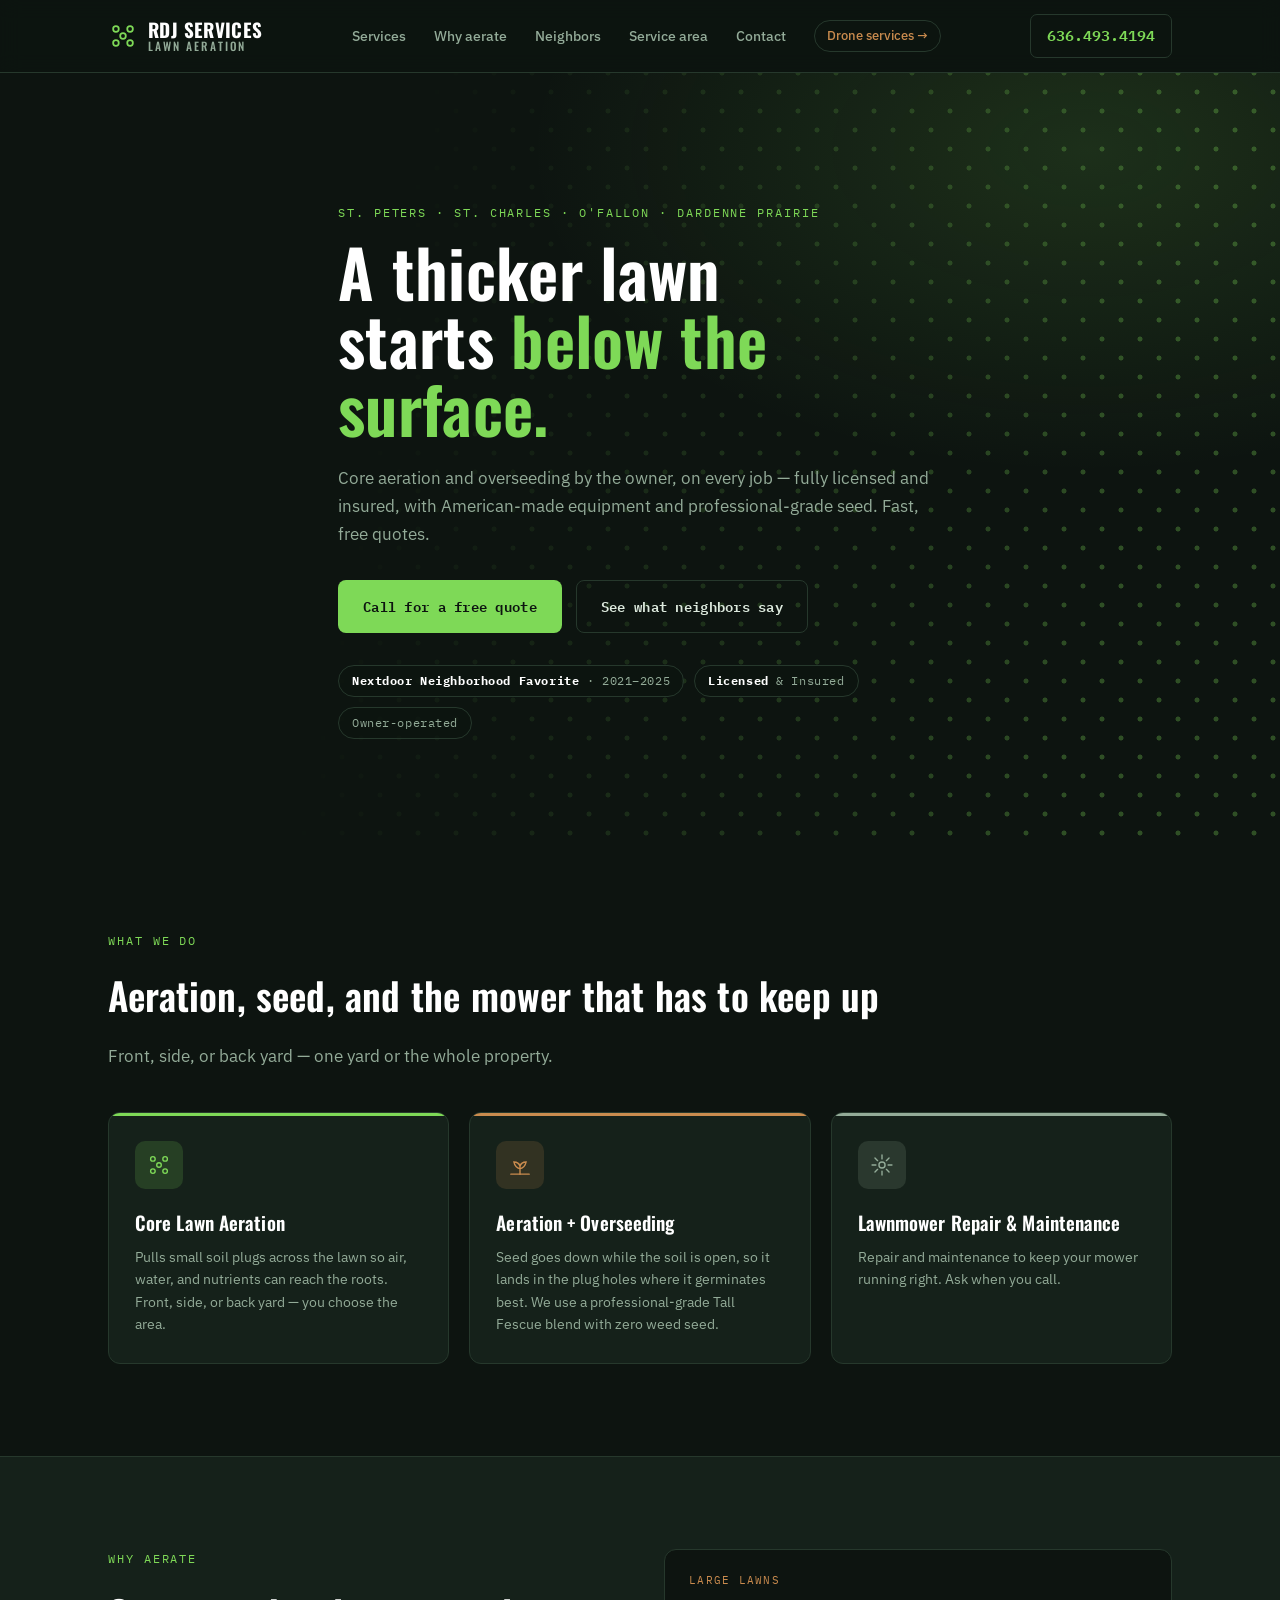
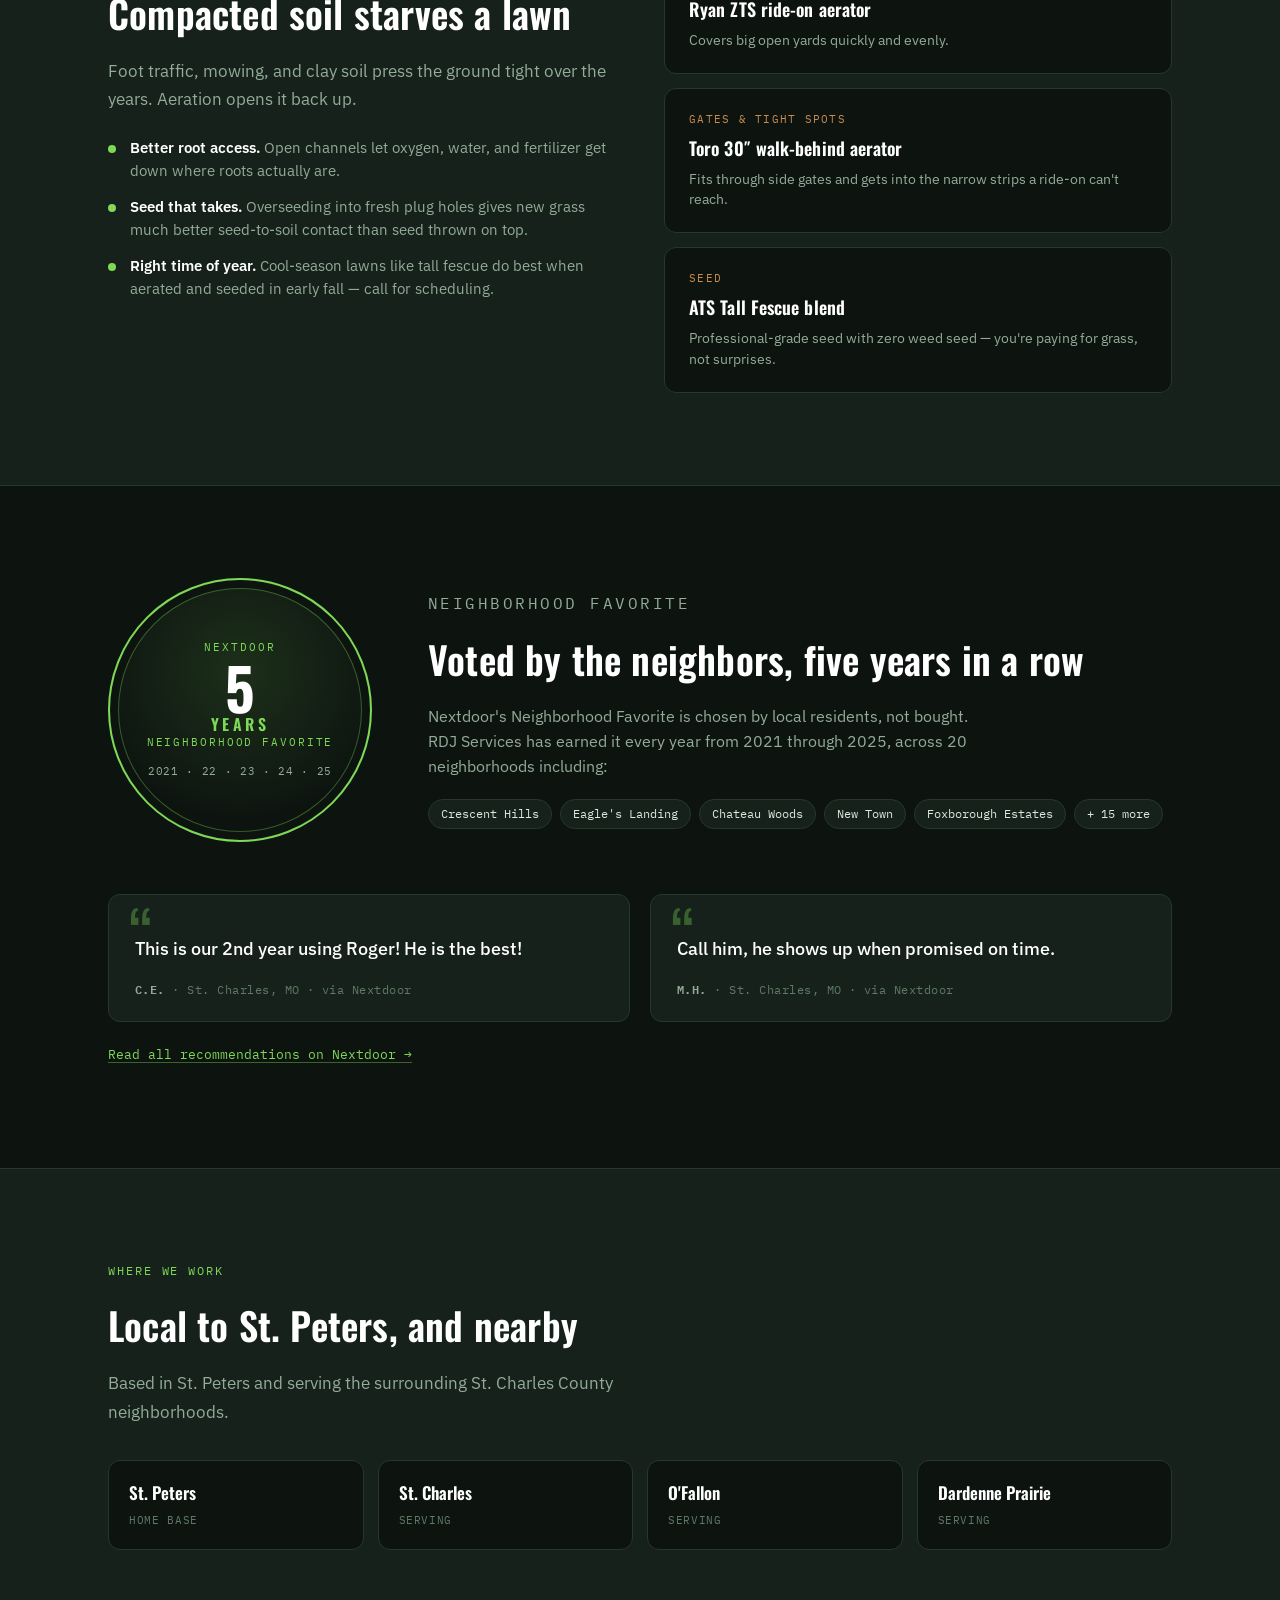
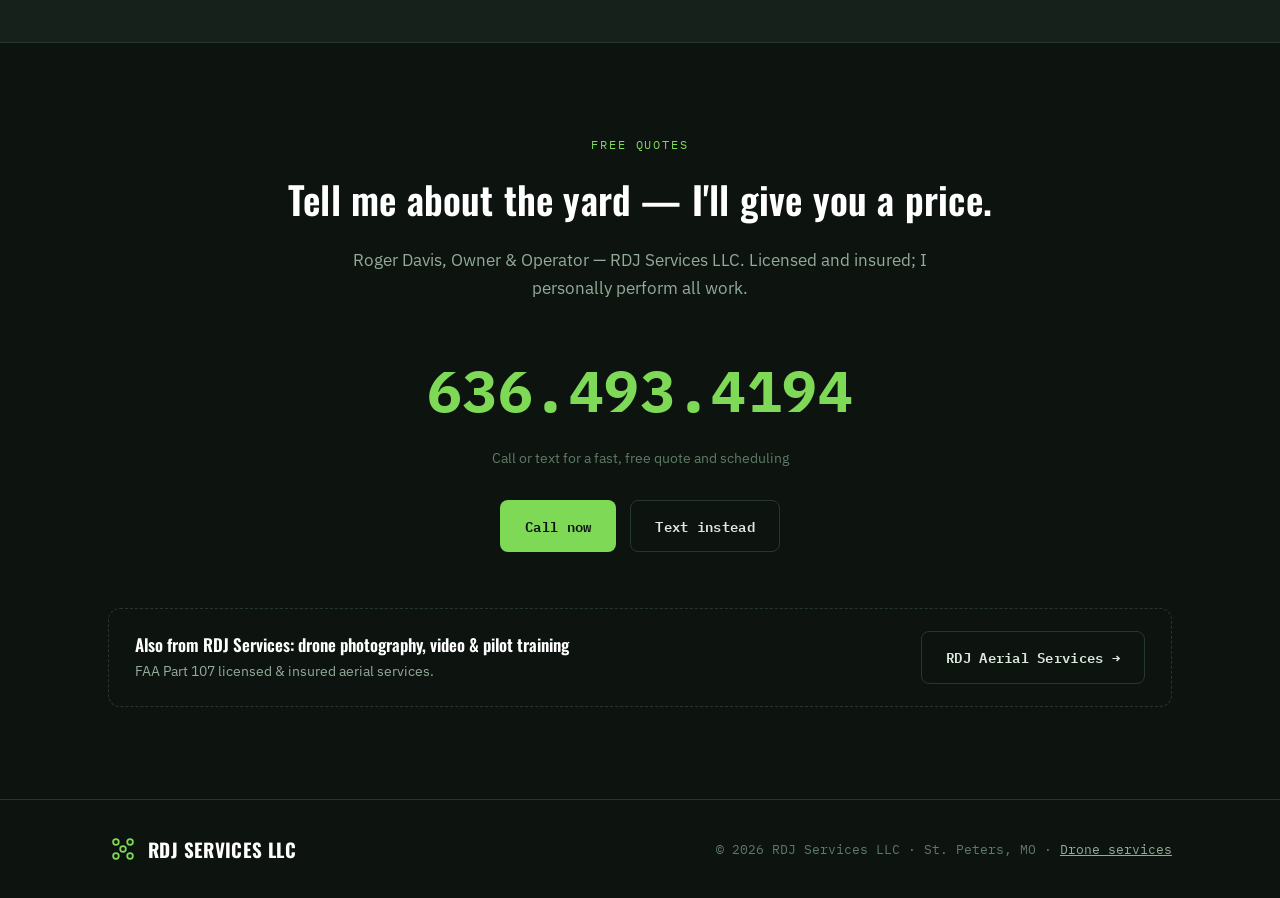
==== aeration/index.html @ caeca8b2 "Add RDJ Services lawn aeration sub-site and cross-links Co-Authored-By: Claude Sonnet 5.5 <noreply@a" ====
<!doctype html>
<html lang="en">
<head>
<meta charset="utf-8">
<meta name="viewport" content="width=device-width, initial-scale=1">
<title>RDJ Services — Lawn Aeration &amp; Overseeding in St. Peters, MO</title>
<meta name="description" content="Core lawn aeration and overseeding in St. Peters, St. Charles, O'Fallon and Dardenne Prairie, MO. Licensed &amp; insured, owner-operated, and a Nextdoor Neighborhood Favorite five years running. Free quotes.">
<link rel="icon" href="favicon.svg" type="image/svg+xml">
<link rel="preconnect" href="https://fonts.googleapis.com">
<link rel="stylesheet" href="https://fonts.googleapis.com/css2?family=Oswald:wght@400;500;600;700&family=IBM+Plex+Sans:wght@400;500;600&family=IBM+Plex+Mono:wght@400;500;600&display=swap">
<link rel="stylesheet" href="styles.css">
</head>
<body>

<nav class="nav">
  <div class="container nav-row">
    <a class="brand" href="#top">
      <svg viewBox="0 0 34 34" fill="none" stroke="currentColor" stroke-width="2">
        <circle cx="9" cy="9" r="3.2"/><circle cx="25" cy="9" r="3.2"/><circle cx="17" cy="17" r="3.2"/>
        <circle cx="9" cy="25" r="3.2"/><circle cx="25" cy="25" r="3.2"/>
      </svg>
      <span class="word">RDJ SERVICES<span>LAWN AERATION</span></span>
    </a>
    <div class="nav-links">
      <a href="#services">Services</a>
      <a href="#why">Why aerate</a>
      <a href="#favorite">Neighbors</a>
      <a href="#area">Service area</a>
      <a href="#contact">Contact</a>
      <a class="alt" href="../">Drone services &rarr;</a>
    </div>
    <a class="nav-phone" href="tel:16364934194">636.493.4194</a>
  </div>
</nav>

<header class="hero" id="top">
  <div class="container hero-content">
    <p class="eyebrow">St. Peters &middot; St. Charles &middot; O'Fallon &middot; Dardenne Prairie</p>
    <h1>A thicker lawn<br>starts <em>below the surface.</em></h1>
    <p class="lede">Core aeration and overseeding by the owner, on every job — fully licensed and insured, with American-made equipment and professional-grade seed. Fast, free quotes.</p>
    <div class="hero-ctas">
      <a class="btn btn-primary" href="tel:16364934194">Call for a free quote</a>
      <a class="btn btn-ghost" href="#favorite">See what neighbors say</a>
    </div>
    <div class="hero-tags">
      <span class="tag"><b>Nextdoor Neighborhood Favorite</b> &middot; 2021&ndash;2025</span>
      <span class="tag"><b>Licensed</b> &amp; Insured</span>
      <span class="tag">Owner-operated</span>
    </div>
  </div>
</header>

<section id="services">
  <div class="container">
    <p class="eyebrow">What we do</p>
    <h2>Aeration, seed, and the mower that has to keep up</h2>
    <p class="lede">Front, side, or back yard — one yard or the whole property.</p>

    <div class="svc-grid">
      <article class="svc-card">
        <div class="svc-icon">
          <svg viewBox="0 0 34 34" fill="none" stroke="currentColor" stroke-width="1.8">
            <circle cx="9" cy="9" r="3"/><circle cx="25" cy="9" r="3"/><circle cx="17" cy="17" r="3"/>
            <circle cx="9" cy="25" r="3"/><circle cx="25" cy="25" r="3"/>
          </svg>
        </div>
        <h3>Core Lawn Aeration</h3>
        <p>Pulls small soil plugs across the lawn so air, water, and nutrients can reach the roots. Front, side, or back yard — you choose the area.</p>
      </article>

      <article class="svc-card" style="--card-accent:var(--soil)">
        <div class="svc-icon">
          <svg viewBox="0 0 34 34" fill="none" stroke="currentColor" stroke-width="1.8" stroke-linecap="round">
            <path d="M17 29 V16 M17 22 C13 21 10 18 9 13 C13 13 16 15 17 19 M17 22 C21 21 24 18 25 13 C21 13 18 15 17 19"/>
            <path d="M5 29 H29"/>
          </svg>
        </div>
        <h3>Aeration + Overseeding</h3>
        <p>Seed goes down while the soil is open, so it lands in the plug holes where it germinates best. We use a professional-grade Tall Fescue blend with zero weed seed.</p>
      </article>

      <article class="svc-card" style="--card-accent:var(--dim)">
        <div class="svc-icon">
          <svg viewBox="0 0 34 34" fill="none" stroke="currentColor" stroke-width="1.8" stroke-linecap="round" stroke-linejoin="round">
            <circle cx="17" cy="17" r="4"/>
            <path d="M17 4v5M17 25v5M4 17h5M25 17h5M7.8 7.8l3.5 3.5M22.7 22.7l3.5 3.5M7.8 26.2l3.5-3.5M22.7 11.3l3.5-3.5"/>
          </svg>
        </div>
        <h3>Lawnmower Repair &amp; Maintenance</h3>
        <p>Repair and maintenance to keep your mower running right. Ask when you call.</p>
      </article>
    </div>
  </div>
</section>

<section id="why" class="band">
  <div class="container split">
    <div>
      <p class="eyebrow">Why aerate</p>
      <h2>Compacted soil starves a lawn</h2>
      <p class="lede" style="margin-top:14px">Foot traffic, mowing, and clay soil press the ground tight over the years. Aeration opens it back up.</p>
      <ul class="facts">
        <li><span><b>Better root access.</b> Open channels let oxygen, water, and fertilizer get down where roots actually are.</span></li>
        <li><span><b>Seed that takes.</b> Overseeding into fresh plug holes gives new grass much better seed-to-soil contact than seed thrown on top.</span></li>
        <li><span><b>Right time of year.</b> Cool-season lawns like tall fescue do best when aerated and seeded in early fall — call for scheduling.</span></li>
      </ul>
    </div>
    <div class="gear">
      <div class="gear-card">
        <div class="role">Large lawns</div>
        <h3>Ryan ZTS ride-on aerator</h3>
        <p>Covers big open yards quickly and evenly.</p>
      </div>
      <div class="gear-card">
        <div class="role">Gates &amp; tight spots</div>
        <h3>Toro 30&Prime; walk-behind aerator</h3>
        <p>Fits through side gates and gets into the narrow strips a ride-on can't reach.</p>
      </div>
      <div class="gear-card">
        <div class="role">Seed</div>
        <h3>ATS Tall Fescue blend</h3>
        <p>Professional-grade seed with zero weed seed — you're paying for grass, not surprises.</p>
      </div>
    </div>
  </div>
</section>

<!--
  PHOTO / VIDEO GALLERY — uncomment when you have material.
  Drop files in aeration/assets/ and point src at them. Keep photos ~1600px wide (JPEG ~q80)
  and videos short (MP4/H.264, ideally under ~10 MB each).

<section id="gallery">
  <div class="container">
    <p class="eyebrow">The work</p>
    <h2>Before, after, and in between</h2>
    <div class="svc-grid" style="margin-top:42px">
      <figure class="svc-card" style="padding:0;margin:0">
        <img src="assets/photo-1.jpg" alt="Describe the photo" loading="lazy" style="width:100%;aspect-ratio:4/3;object-fit:cover">
        <figcaption style="padding:12px 14px;color:var(--dim);font-size:13px">Caption</figcaption>
      </figure>
      <figure class="svc-card" style="padding:0;margin:0">
        <video src="assets/clip-1.mp4" poster="assets/clip-1.jpg" controls muted playsinline preload="metadata" style="width:100%;aspect-ratio:4/3;object-fit:cover"></video>
        <figcaption style="padding:12px 14px;color:var(--dim);font-size:13px">Caption</figcaption>
      </figure>
    </div>
  </div>
</section>
-->

<section id="favorite">
  <div class="container">
    <div class="fav">
      <div class="stamp" role="img" aria-label="Nextdoor Neighborhood Favorite, five years: 2021, 2022, 2023, 2024, 2025">
        <div class="top">Nextdoor</div>
        <div class="big">5<span>YEARS</span></div>
        <div class="top">Neighborhood Favorite</div>
        <div class="yrs">2021 &middot; 22 &middot; 23 &middot; 24 &middot; 25</div>
      </div>
      <div>
        <p class="eyebrow">Neighborhood Favorite</p>
        <h2>Voted by the neighbors, five years in a row</h2>
        <p style="margin-top:14px">Nextdoor's Neighborhood Favorite is chosen by local residents, not bought. RDJ Services has earned it every year from 2021 through 2025, across 20 neighborhoods including:</p>
        <div class="hoods">
          <span class="hood">Crescent Hills</span>
          <span class="hood">Eagle's Landing</span>
          <span class="hood">Chateau Woods</span>
          <span class="hood">New Town</span>
          <span class="hood">Foxborough Estates</span>
          <span class="hood">+ 15 more</span>
        </div>
      </div>
    </div>

    <div class="quotes">
      <figure class="quote">
        <blockquote>This is our 2nd year using Roger! He is the best!</blockquote>
        <figcaption><b>C.E.</b> &middot; St. Charles, MO &middot; via Nextdoor</figcaption>
      </figure>
      <figure class="quote">
        <blockquote>Call him, he shows up when promised on time.</blockquote>
        <figcaption><b>M.H.</b> &middot; St. Charles, MO &middot; via Nextdoor</figcaption>
      </figure>
    </div>
    <p class="quote-more"><a href="https://nextdoor.com/page/roger-davis-st-peters-mo/" target="_blank" rel="noopener">Read all recommendations on Nextdoor &rarr;</a></p>
  </div>
</section>

<section id="area" class="band">
  <div class="container">
    <p class="eyebrow">Where we work</p>
    <h2>Local to St. Peters, and nearby</h2>
    <p class="lede" style="margin-top:14px">Based in St. Peters and serving the surrounding St. Charles County neighborhoods.</p>
    <div class="area-grid">
      <div class="area-card"><b>St. Peters</b><span>Home base</span></div>
      <div class="area-card"><b>St. Charles</b><span>Serving</span></div>
      <div class="area-card"><b>O'Fallon</b><span>Serving</span></div>
      <div class="area-card"><b>Dardenne Prairie</b><span>Serving</span></div>
    </div>
  </div>
</section>

<section id="contact" class="contact">
  <div class="container">
    <p class="eyebrow">Free quotes</p>
    <h2>Tell me about the yard — I'll give you a price.</h2>
    <p class="lede">Roger Davis, Owner &amp; Operator — RDJ Services LLC. Licensed and insured; I personally perform all work.</p>
    <a class="contact-phone" href="tel:16364934194">636.493.4194</a>
    <div class="contact-sub">Call or text for a fast, free quote and scheduling</div>
    <div class="contact-ctas">
      <a class="btn btn-primary" href="tel:16364934194">Call now</a>
      <a class="btn btn-ghost" href="sms:16364934194">Text instead</a>
    </div>

    <div class="sister">
      <div><b>Also from RDJ Services: drone photography, video &amp; pilot training</b><span>FAA Part 107 licensed &amp; insured aerial services.</span></div>
      <a class="btn btn-ghost" href="../">RDJ Aerial Services &rarr;</a>
    </div>
  </div>
</section>

<footer>
  <div class="container foot-row">
    <a class="brand" href="#top">
      <svg viewBox="0 0 34 34" fill="none" stroke="currentColor" stroke-width="2">
        <circle cx="9" cy="9" r="3.2"/><circle cx="25" cy="9" r="3.2"/><circle cx="17" cy="17" r="3.2"/>
        <circle cx="9" cy="25" r="3.2"/><circle cx="25" cy="25" r="3.2"/>
      </svg>
      <span class="word">RDJ SERVICES LLC</span>
    </a>
    <div class="foot-meta">&copy; 2026 RDJ Services LLC &middot; St. Peters, MO &middot; <a href="../">Drone services</a></div>
  </div>
</footer>

</body>
</html>
---- aeration/styles.css ----
/* RDJ Services — Lawn Aeration sub-site stylesheet
   Same type system as the drone site (Oswald / IBM Plex Sans / IBM Plex Mono),
   re-colored for a lawn business: green-tinted ink ground, grass-green accent, soil-brown secondary. */

:root{
  --ink:#0D1410;
  --surface:#15211A;
  --surface-2:#1B2B21;
  --border:#26382C;
  --text:#DCE9DD;
  --dim:#93AB98;
  --faint:#5E7A66;

  --grass:#7ED957;
  --grass-deep:#4FA832;
  --soil:#C98B4E;

  --radius:12px;
}

*,*::before,*::after{ box-sizing:border-box; }
html{ scroll-behavior:smooth; }
body{
  margin:0; background:var(--ink); color:var(--text);
  font-family:'IBM Plex Sans', system-ui, sans-serif; font-size:16px; line-height:1.6;
}
img,svg,video{ max-width:100%; display:block; }
a{ color:inherit; }
.container{ max-width:1120px; margin:0 auto; padding:0 28px; }
section{ padding:92px 0; }
@media (max-width:640px){ section{ padding:62px 0; } .container{ padding:0 20px; } }

h1,h2,h3{ font-family:'Oswald', sans-serif; font-weight:600; letter-spacing:0.005em; margin:0; text-wrap:balance; color:#fff; }
h2{ font-size:clamp(28px,4vw,38px); }
.eyebrow{
  font-family:'IBM Plex Mono', monospace; font-size:12px; letter-spacing:0.16em; text-transform:uppercase;
  color:var(--grass); margin:0 0 14px;
}
.lede{ color:var(--dim); font-size:17px; line-height:1.65; max-width:60ch; }

.btn{
  display:inline-flex; align-items:center; gap:10px;
  font-family:'IBM Plex Mono', monospace; font-weight:600; font-size:14px; letter-spacing:0.02em;
  padding:14px 24px; border-radius:8px; text-decoration:none; border:1px solid transparent;
}
.btn-primary{ background:var(--grass); color:var(--ink); }
.btn-primary:hover{ background:#9be874; }
.btn-ghost{ border-color:var(--border); color:var(--text); }
.btn-ghost:hover{ border-color:var(--faint); }

/* ---------- nav ---------- */
.nav{
  position:sticky; top:0; z-index:40;
  background:rgba(13,20,16,0.9); backdrop-filter:blur(10px); border-bottom:1px solid var(--border);
}
.nav-row{ display:flex; align-items:center; justify-content:space-between; height:72px; gap:20px; }
.brand{ display:flex; align-items:center; gap:10px; text-decoration:none; color:#fff; }
.brand svg{ width:30px; height:30px; color:var(--grass); flex:none; }
.brand .word{ font-family:'Oswald', sans-serif; font-weight:700; font-size:19px; letter-spacing:0.02em; line-height:1.1; }
.brand .word span{ display:block; color:var(--dim); font-weight:500; font-size:11.5px; letter-spacing:0.18em; }
.nav-links{ display:flex; align-items:center; gap:28px; }
.nav-links a{ text-decoration:none; color:var(--dim); font-size:14px; font-weight:500; }
.nav-links a:hover{ color:#fff; }
.nav-links .alt{ color:var(--soil); border:1px solid var(--border); border-radius:999px; padding:5px 12px; font-size:13px; }
.nav-links .alt:hover{ border-color:var(--soil); color:#fff; }
.nav-phone{
  font-family:'IBM Plex Mono', monospace; font-weight:600; font-size:14.5px; color:var(--grass); text-decoration:none;
  border:1px solid var(--border); padding:9px 16px; border-radius:7px; white-space:nowrap;
}
.nav-phone:hover{ border-color:var(--grass); }
@media (max-width:900px){
  .nav-row{ height:auto; flex-wrap:wrap; padding:14px 0; gap:12px; }
  .nav-links{ order:3; width:100%; gap:18px; overflow-x:auto; }
  .nav-links a{ white-space:nowrap; }
}

/* ---------- hero ---------- */
.hero{
  position:relative; overflow:hidden; padding:130px 0 100px;
  background:radial-gradient(ellipse 900px 520px at 85% 10%, rgba(126,217,87,0.14), transparent 62%), var(--ink);
}
/* staggered rows of core-aeration plug holes */
.hero::before{
  content:""; position:absolute; inset:0; opacity:0.55;
  background-image:
    radial-gradient(circle, rgba(126,217,87,0.55) 0 2.2px, transparent 2.8px),
    radial-gradient(circle, rgba(126,217,87,0.55) 0 2.2px, transparent 2.8px);
  background-size:38px 38px;
  background-position:0 0, 19px 19px;
  -webkit-mask-image:linear-gradient(100deg, transparent 30%, #000 85%);
  mask-image:linear-gradient(100deg, transparent 30%, #000 85%);
}
.hero-content{ position:relative; z-index:1; max-width:660px; }
.hero h1{ font-size:clamp(40px,5.6vw,66px); line-height:1.03; margin:16px 0 22px; }
.hero h1 em{ font-style:normal; color:var(--grass); }
.hero-ctas{ display:flex; gap:14px; margin-top:32px; flex-wrap:wrap; }
.hero-tags{ display:flex; gap:10px; flex-wrap:wrap; margin-top:32px; }
.tag{
  font-family:'IBM Plex Mono', monospace; font-size:11.5px; letter-spacing:0.05em; color:var(--dim);
  border:1px solid var(--border); border-radius:999px; padding:6px 13px; background:rgba(13,20,16,0.6);
}
.tag b{ color:#fff; }
@media (max-width:640px){ .hero{ padding:100px 0 70px; } }

/* ---------- services ---------- */
.svc-grid{ display:grid; grid-template-columns:repeat(3,1fr); gap:20px; margin-top:42px; }
@media (max-width:860px){ .svc-grid{ grid-template-columns:1fr; } }
.svc-card{
  background:var(--surface); border:1px solid var(--border); border-radius:var(--radius);
  padding:28px 26px; position:relative; overflow:hidden;
}
.svc-card::before{ content:""; position:absolute; top:0; left:0; right:0; height:3px; background:var(--card-accent,var(--grass)); }
.svc-icon{
  width:48px; height:48px; border-radius:10px; margin-bottom:18px;
  background:color-mix(in srgb, var(--card-accent,var(--grass)) 16%, transparent);
  color:var(--card-accent,var(--grass)); display:flex; align-items:center; justify-content:center;
}
.svc-icon svg{ width:26px; height:26px; }
.svc-card h3{ font-size:19px; margin-bottom:8px; }
.svc-card p{ color:var(--dim); font-size:14px; line-height:1.6; margin:0; }

/* ---------- how it works / equipment ---------- */
.split{ display:grid; grid-template-columns:1fr 1fr; gap:48px; align-items:start; }
@media (max-width:860px){ .split{ grid-template-columns:1fr; gap:32px; } }
.band{ background:var(--surface); border-top:1px solid var(--border); border-bottom:1px solid var(--border); }
.facts{ list-style:none; margin:24px 0 0; padding:0; display:flex; flex-direction:column; gap:14px; }
.facts li{ display:flex; gap:14px; color:var(--dim); font-size:14.5px; line-height:1.55; }
.facts li::before{
  content:""; flex:none; width:8px; height:8px; margin-top:8px; border-radius:50%; background:var(--grass);
}
.facts b{ color:#fff; font-weight:600; }
.gear{ display:grid; gap:14px; }
.gear-card{ border:1px solid var(--border); border-radius:var(--radius); padding:22px 24px; background:var(--ink); }
.gear-card .role{ font-family:'IBM Plex Mono', monospace; font-size:10.5px; letter-spacing:0.12em; text-transform:uppercase; color:var(--soil); margin-bottom:6px; }
.gear-card h3{ font-size:18px; margin-bottom:6px; }
.gear-card p{ color:var(--dim); font-size:13.5px; margin:0; line-height:1.55; }

/* ---------- neighborhood favorite ---------- */
.fav{ display:grid; grid-template-columns:auto 1fr; gap:56px; align-items:center; }
@media (max-width:860px){ .fav{ grid-template-columns:1fr; gap:34px; } }
.stamp{
  width:264px; height:264px; border-radius:50%; border:2px solid var(--grass); position:relative;
  display:flex; flex-direction:column; align-items:center; justify-content:center; text-align:center; gap:2px;
  box-shadow:inset 0 0 0 8px var(--ink), inset 0 0 0 9px rgba(126,217,87,0.35);
  background:radial-gradient(circle at 50% 35%, rgba(126,217,87,0.14), transparent 70%);
  margin:0 auto;
}
.stamp .top{ font-family:'IBM Plex Mono', monospace; font-size:10.5px; letter-spacing:0.18em; color:var(--grass); text-transform:uppercase; }
.stamp .big{ font-family:'Oswald', sans-serif; font-weight:700; font-size:58px; line-height:1; color:#fff; }
.stamp .big span{ display:block; font-size:16px; letter-spacing:0.22em; color:var(--grass); font-weight:600; }
.stamp .yrs{ font-family:'IBM Plex Mono', monospace; font-size:11px; color:var(--dim); letter-spacing:0.06em; margin-top:10px; }
.fav p{ color:var(--dim); font-size:15.5px; max-width:56ch; }
.hoods{ display:flex; flex-wrap:wrap; gap:8px; margin-top:20px; }
.hood{
  font-family:'IBM Plex Mono', monospace; font-size:11.5px; color:var(--text);
  border:1px solid var(--border); border-radius:999px; padding:5px 12px; background:var(--surface);
}

.quotes{ display:grid; grid-template-columns:repeat(2,1fr); gap:20px; margin-top:52px; }
@media (max-width:760px){ .quotes{ grid-template-columns:1fr; } }
.quote{
  margin:0; border:1px solid var(--border); border-radius:var(--radius); padding:26px 26px 22px;
  background:var(--surface); position:relative;
}
.quote::before{ content:"\201C"; position:absolute; top:6px; left:20px; font-family:'Oswald',sans-serif; font-size:64px; color:var(--grass); opacity:.35; line-height:1; }
.quote blockquote{ margin:14px 0 18px; font-size:18px; line-height:1.5; color:#fff; font-weight:500; }
.quote figcaption{ font-family:'IBM Plex Mono', monospace; font-size:12px; color:var(--faint); letter-spacing:0.04em; }
.quote figcaption b{ color:var(--dim); font-weight:600; }
.quote-more{ margin-top:22px; font-family:'IBM Plex Mono', monospace; font-size:12.5px; }
.quote-more a{ color:var(--grass); text-decoration:none; border-bottom:1px solid rgba(126,217,87,0.4); }

/* ---------- area ---------- */
.area-grid{ display:grid; grid-template-columns:repeat(4,1fr); gap:14px; margin-top:34px; }
@media (max-width:860px){ .area-grid{ grid-template-columns:repeat(2,1fr); } }
.area-card{ border:1px solid var(--border); border-radius:var(--radius); padding:18px 20px; background:var(--ink); }
.area-card b{ display:block; font-family:'Oswald',sans-serif; font-weight:600; font-size:17px; color:#fff; }
.area-card span{ font-family:'IBM Plex Mono', monospace; font-size:11px; color:var(--faint); letter-spacing:0.06em; text-transform:uppercase; }

/* ---------- contact / footer ---------- */
.contact{ text-align:center; }
.contact .lede{ margin-left:auto; margin-right:auto; }
.contact-phone{
  font-family:'IBM Plex Mono', monospace; font-weight:700; font-size:clamp(36px,7vw,58px);
  color:var(--grass); text-decoration:none; display:inline-block; margin:26px 0 10px; letter-spacing:0.01em;
}
.contact-sub{ color:var(--faint); font-size:13.5px; }
.contact-ctas{ display:flex; gap:14px; justify-content:center; margin-top:30px; flex-wrap:wrap; }

.sister{
  margin-top:56px; padding:22px 26px; border:1px dashed var(--border); border-radius:var(--radius);
  display:flex; justify-content:space-between; align-items:center; gap:18px; flex-wrap:wrap; text-align:left;
}
.sister b{ font-family:'Oswald',sans-serif; font-weight:600; font-size:17px; color:#fff; display:block; }
.sister span{ color:var(--dim); font-size:13.5px; }

footer{ border-top:1px solid var(--border); padding:34px 0; }
.foot-row{ display:flex; justify-content:space-between; align-items:center; flex-wrap:wrap; gap:14px; }
.foot-meta{ color:var(--faint); font-size:12.5px; font-family:'IBM Plex Mono', monospace; }
.foot-meta a{ color:var(--dim); }
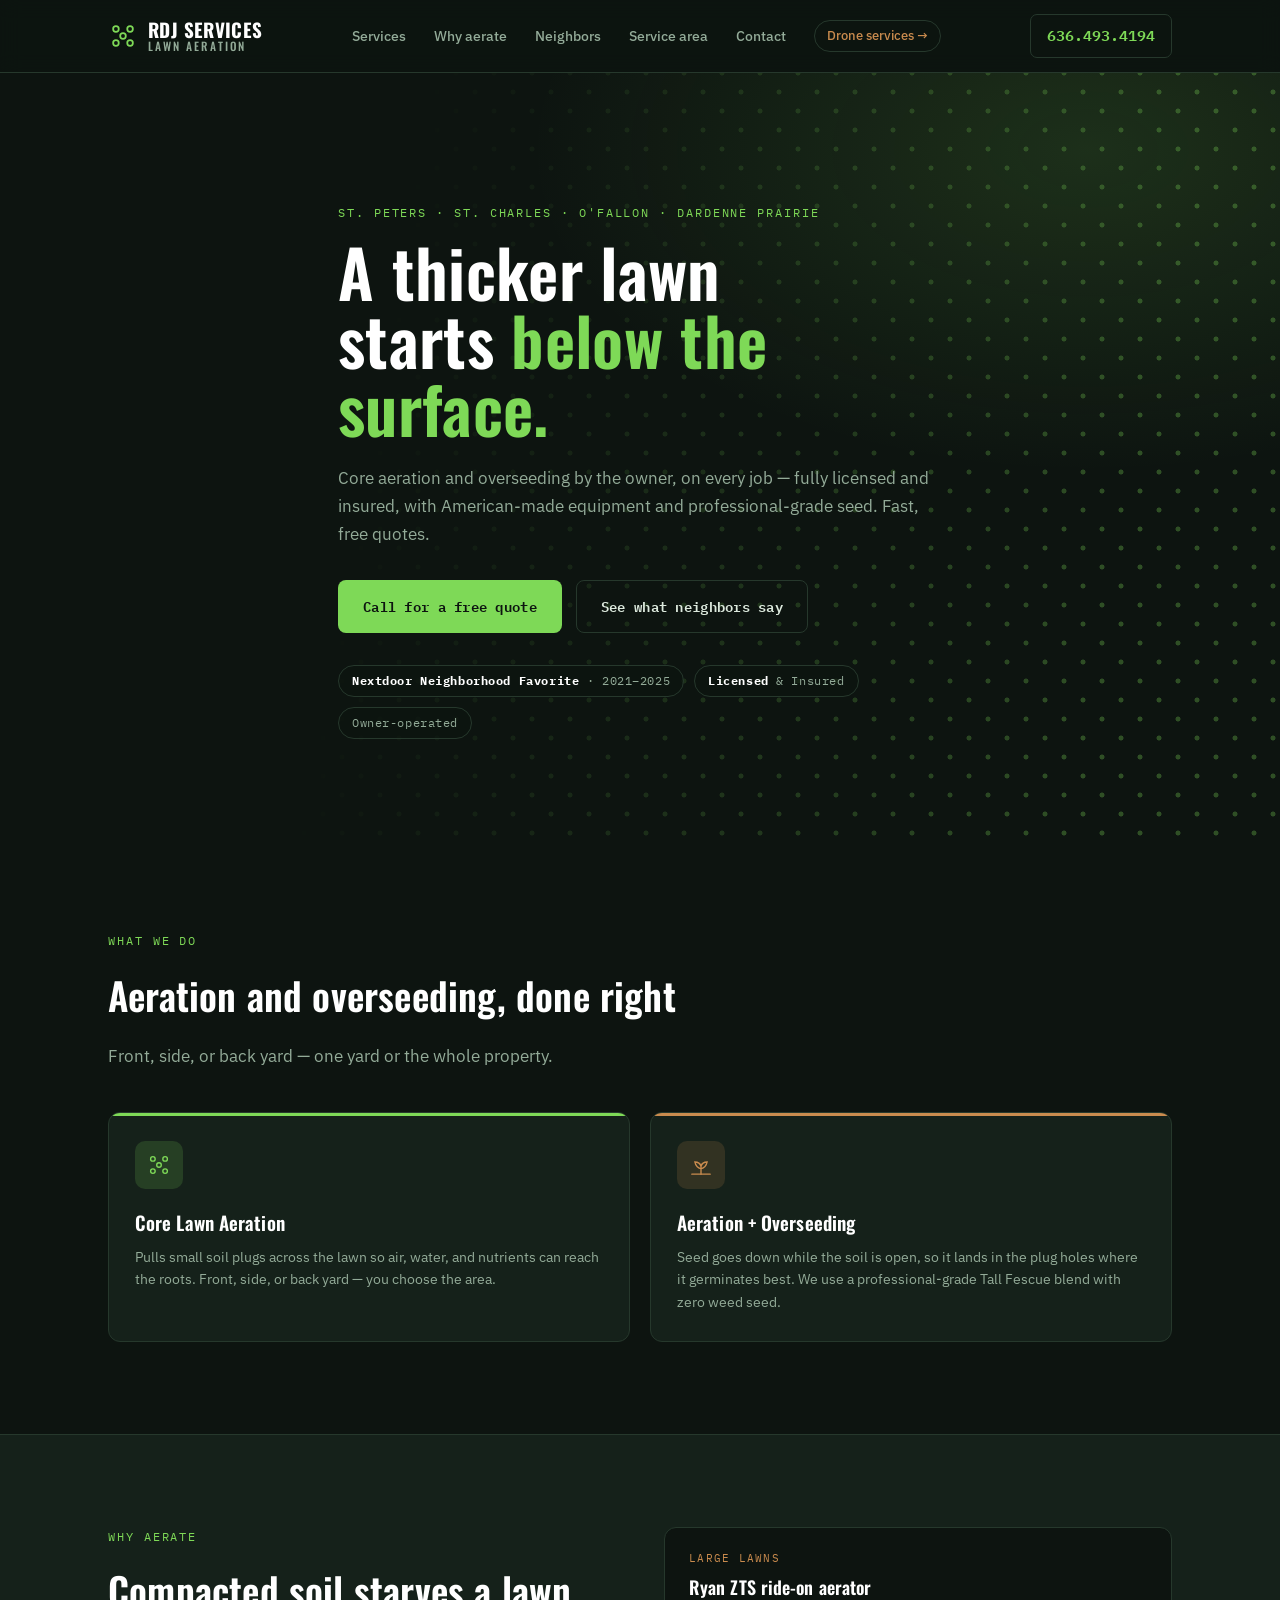
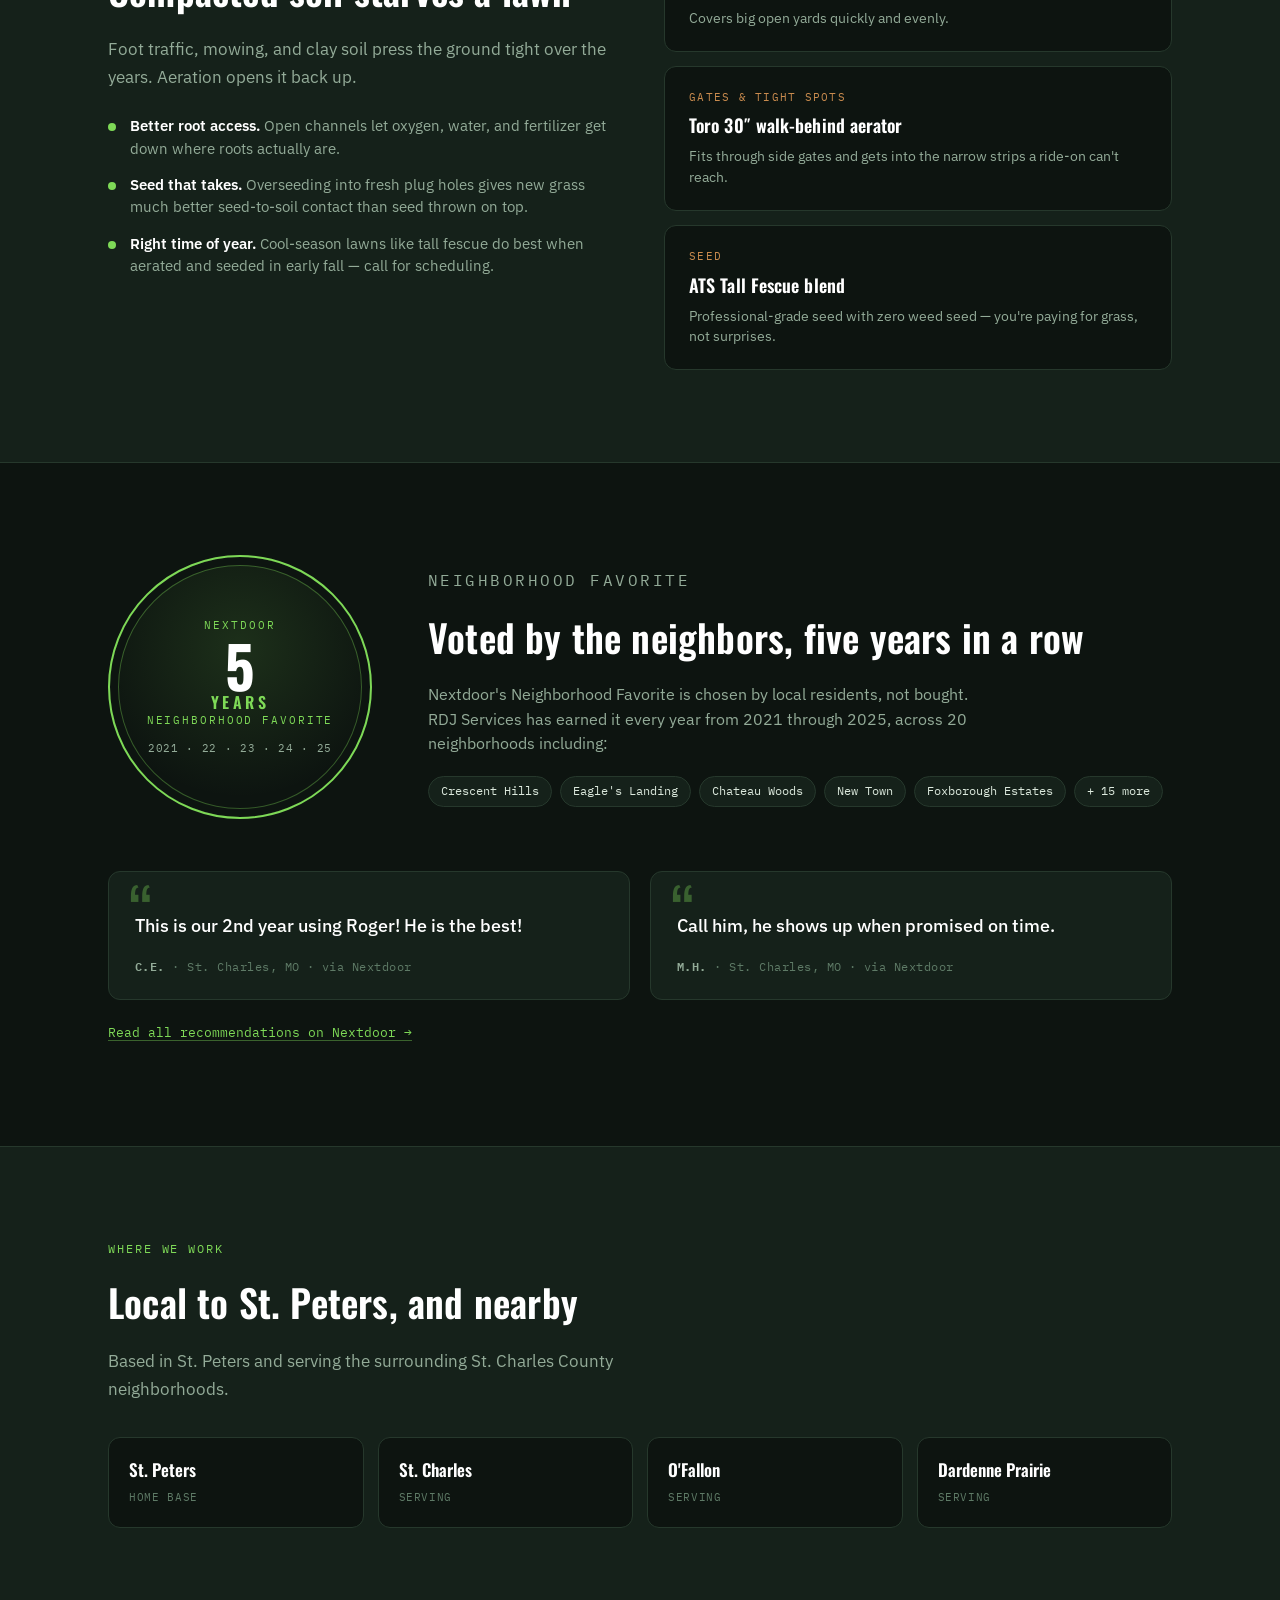
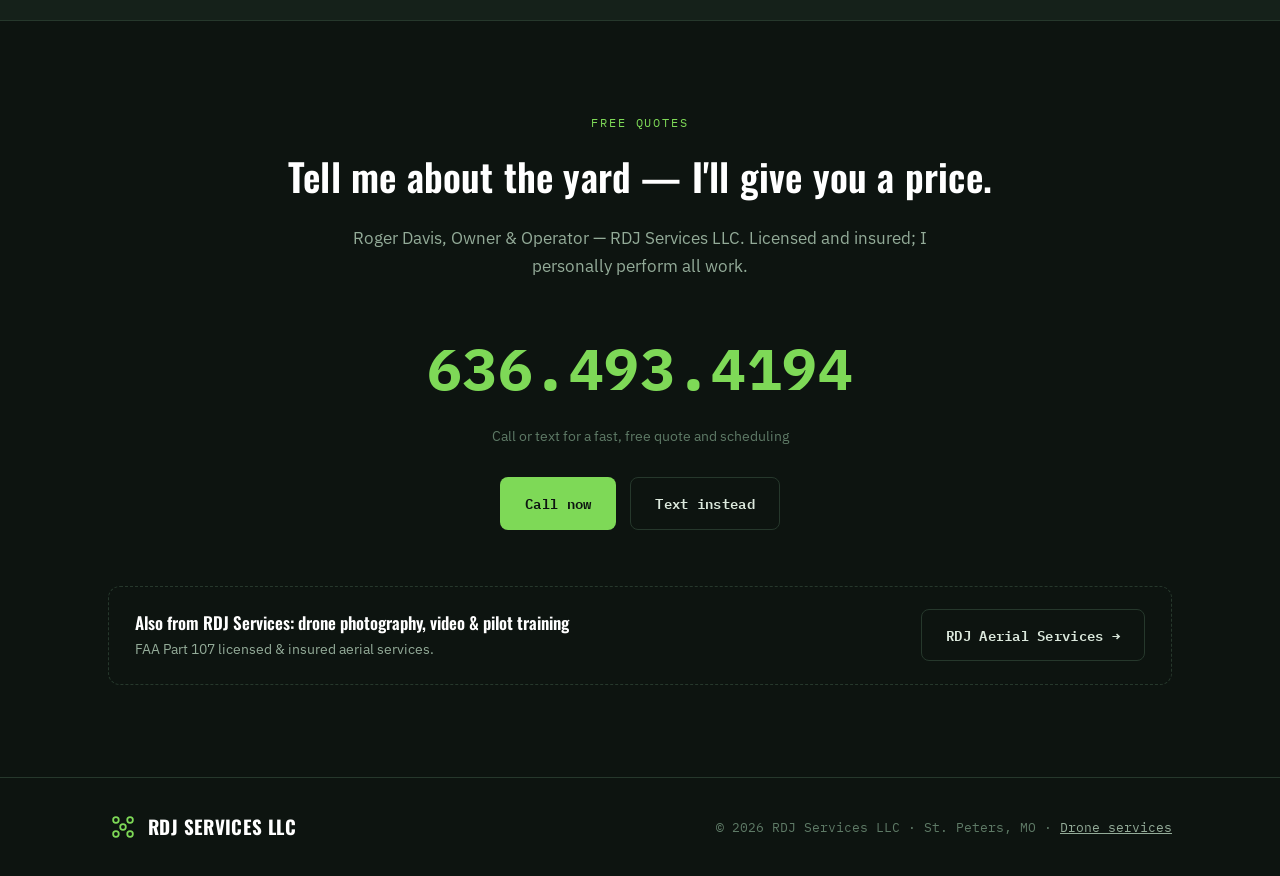
==== commit 7e557da0: "Remove lawnmower repair from aeration site Co-Authored-By: Claude Sonnet 5.5 <noreply@anthropic.com>" ====
--- a/aeration/index.html
+++ b/aeration/index.html
@@ -53,10 +53,10 @@
 <section id="services">
   <div class="container">
     <p class="eyebrow">What we do</p>
-    <h2>Aeration, seed, and the mower that has to keep up</h2>
+    <h2>Aeration and overseeding, done right</h2>
     <p class="lede">Front, side, or back yard — one yard or the whole property.</p>
 
-    <div class="svc-grid">
+    <div class="svc-grid two">
       <article class="svc-card">
         <div class="svc-icon">
           <svg viewBox="0 0 34 34" fill="none" stroke="currentColor" stroke-width="1.8">
@@ -77,17 +77,6 @@
         </div>
         <h3>Aeration + Overseeding</h3>
         <p>Seed goes down while the soil is open, so it lands in the plug holes where it germinates best. We use a professional-grade Tall Fescue blend with zero weed seed.</p>
-      </article>
-
-      <article class="svc-card" style="--card-accent:var(--dim)">
-        <div class="svc-icon">
-          <svg viewBox="0 0 34 34" fill="none" stroke="currentColor" stroke-width="1.8" stroke-linecap="round" stroke-linejoin="round">
-            <circle cx="17" cy="17" r="4"/>
-            <path d="M17 4v5M17 25v5M4 17h5M25 17h5M7.8 7.8l3.5 3.5M22.7 22.7l3.5 3.5M7.8 26.2l3.5-3.5M22.7 11.3l3.5-3.5"/>
-          </svg>
-        </div>
-        <h3>Lawnmower Repair &amp; Maintenance</h3>
-        <p>Repair and maintenance to keep your mower running right. Ask when you call.</p>
       </article>
     </div>
   </div>
--- a/aeration/styles.css
+++ b/aeration/styles.css
@@ -105,6 +105,8 @@
 /* ---------- services ---------- */
 .svc-grid{ display:grid; grid-template-columns:repeat(3,1fr); gap:20px; margin-top:42px; }
 @media (max-width:860px){ .svc-grid{ grid-template-columns:1fr; } }
+.svc-grid.two{ grid-template-columns:repeat(2,1fr); }
+@media (max-width:860px){ .svc-grid.two{ grid-template-columns:1fr; } }
 .svc-card{
   background:var(--surface); border:1px solid var(--border); border-radius:var(--radius);
   padding:28px 26px; position:relative; overflow:hidden;
